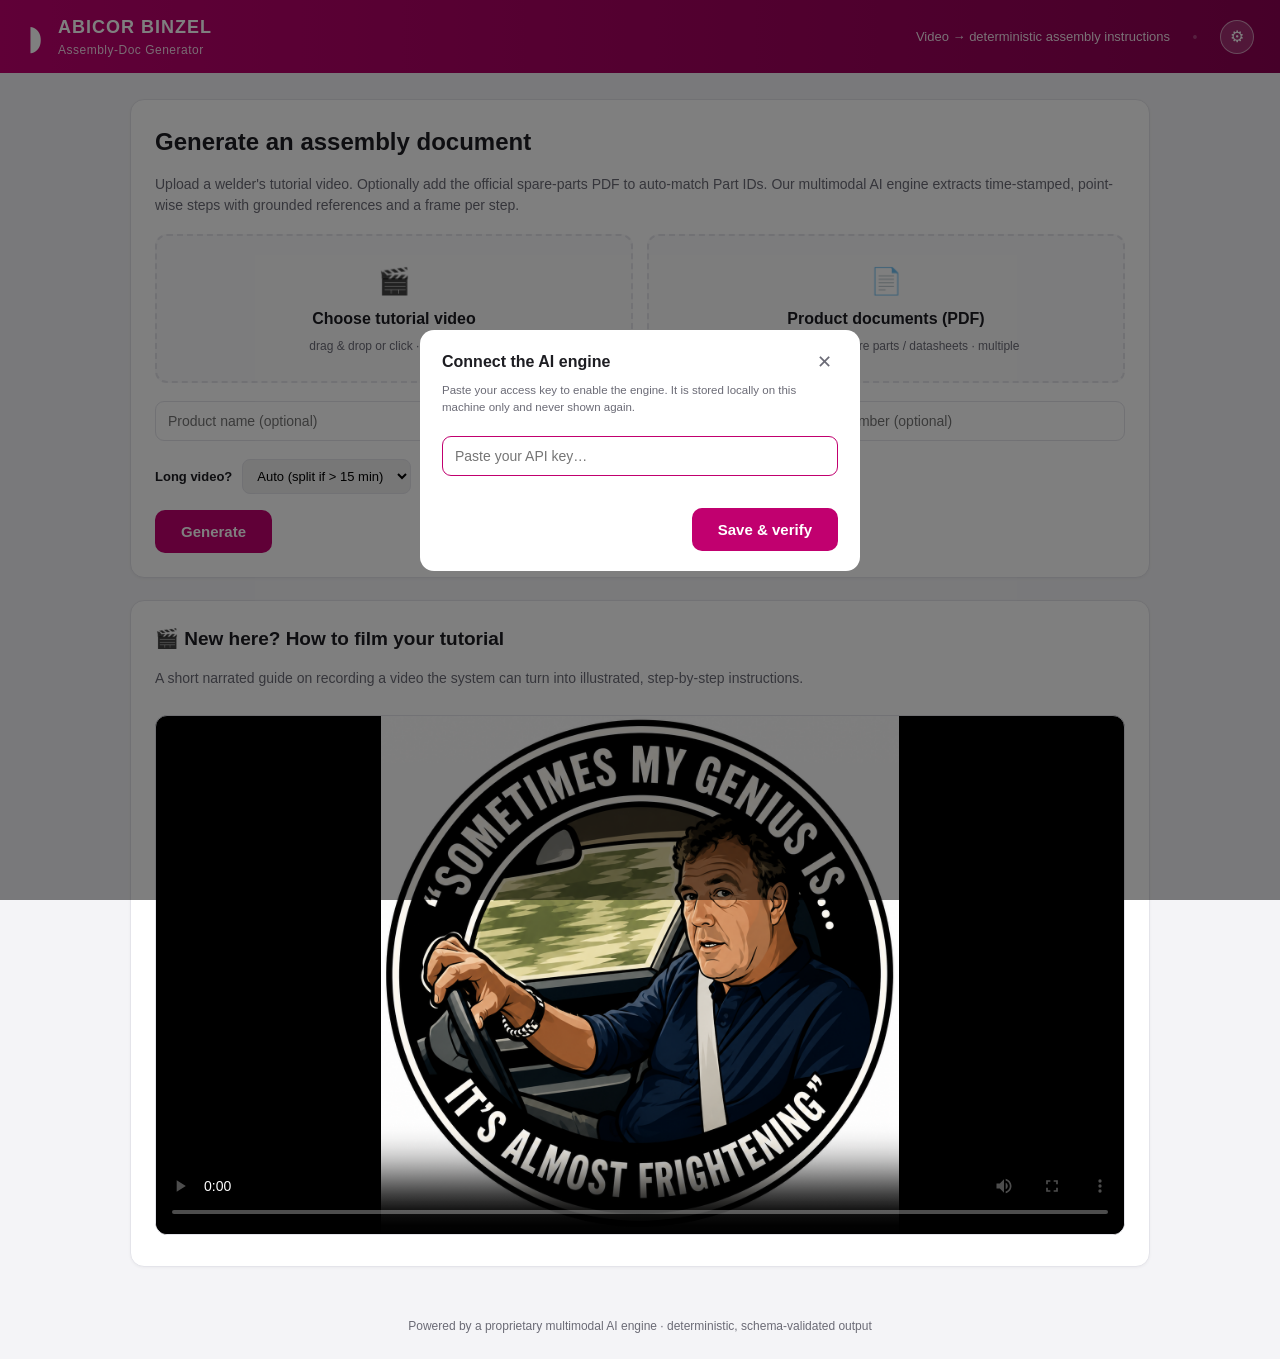
==== static/index.html @ bebce5cd "Fix part-ID defaults + no-doc hallucinations; add template-upload placeholder - default the part dro" ====
<!DOCTYPE html>
<html lang="en">
<head>
<meta charset="utf-8"/>
<meta name="viewport" content="width=device-width, initial-scale=1"/>
<title>ABICOR · Assembly-Doc Generator</title>
<link rel="icon" type="image/png" href="/static/genius.png"/>
<link rel="stylesheet" href="/static/styles.css"/>
</head>
<body>
<header class="topbar">
  <div class="brand">
    <span class="logo-mark">◗</span>
    <div>
      <div class="brand-title">ABICOR BINZEL</div>
      <div class="brand-sub">Assembly-Doc Generator</div>
    </div>
  </div>
  <div class="top-right">
    <span class="brand-note">Video&nbsp;→&nbsp;deterministic assembly instructions</span>
    <button class="fun" id="fun-btn" title="fun mode" aria-label="fun mode">•</button>
    <button class="gear" id="open-settings" title="API key">⚙</button>
  </div>
</header>

<main>
  <!-- UPLOAD -->
  <section id="upload-card" class="card">
    <h1>Generate an assembly document</h1>
    <p class="muted">Upload a welder's tutorial video. Optionally add the official
      spare-parts PDF to auto-match Part IDs. Our multimodal AI engine extracts
      time-stamped, point-wise steps with grounded references and a frame per step.</p>

    <form id="job-form">
      <div class="grid">
        <div class="drop" id="video-drop" role="button" tabindex="0">
          <input type="file" id="video" name="video" accept="video/*" hidden/>
          <span class="drop-icon">🎬</span>
          <span class="drop-main">Choose tutorial video</span>
          <span class="drop-sub" id="video-name">drag &amp; drop or click · mp4 · mov</span>
        </div>

        <div class="drop" id="pdf-drop" role="button" tabindex="0">
          <input type="file" id="parts_pdf" name="parts_pdf" accept="application/pdf" multiple hidden/>
          <span class="drop-icon">📄</span>
          <span class="drop-main">Product documents (PDF)</span>
          <span class="drop-sub" id="pdf-name">optional · BoM / spare parts / datasheets · multiple</span>
        </div>
      </div>

      <div class="fields">
        <input type="text" id="product_name"  placeholder="Product name (optional)"/>
        <input type="text" id="product_model" placeholder="Model e.g. EX-TRAFIRE 30H (optional)"/>
        <input type="text" id="product_id"    placeholder="ID-Number (optional)"/>
      </div>
      <label class="chunk-row">
        <span>Long video?</span>
        <select id="chunk_minutes">
          <option value="0">Auto (split if &gt; 15 min)</option>
          <option value="5">Split into 5-min parts</option>
          <option value="10">Split into 10-min parts</option>
          <option value="15">Split into 15-min parts</option>
        </select>
        <span class="muted">splits a 1-hour video into smaller parts for reliable parsing</span>
      </label>

      <button type="submit" id="go" class="btn-primary">Generate</button>
    </form>
  </section>

  <!-- HOW-TO GUIDE -->
  <section id="howto-card" class="card">
    <h2>🎬 New here? How to film your tutorial</h2>
    <p class="muted">A short narrated guide on recording a video the system can turn
      into illustrated, step-by-step instructions.</p>
    <video class="howto-video" src="/static/howto.mp4" controls preload="metadata"
           poster="/static/genius.png"></video>
  </section>

  <!-- PROGRESS -->
  <section id="progress-card" class="card hidden">
    <img class="loading-logo" src="/static/genius.png" alt=""
         onerror="this.style.display='none'"/>
    <h2>Processing…</h2>
    <div class="bar"><div class="bar-fill" id="bar"></div></div>
    <div class="stage" id="stage-msg">Queued…</div>
    <ul class="stage-list" id="stage-list"></ul>
  </section>

  <!-- RESULTS -->
  <section id="result" class="hidden"></section>
</main>

<footer class="foot">
  Powered by a proprietary multimodal AI engine · deterministic, schema-validated output
</footer>

<!-- settings / API key modal -->
<div class="modal hidden" id="settings">
  <div class="modal-box">
    <div class="modal-head">
      <b>Connect the AI engine</b>
      <button class="x" id="settings-close">✕</button>
    </div>
    <p class="muted small">Paste your access key to enable the engine. It is stored
      locally on this machine only and never shown again.</p>
    <input type="password" id="api-key" class="key-in" placeholder="Paste your API key…"/>
    <div id="key-status" class="key-status"></div>
    <div class="modal-foot">
      <button class="btn-primary" id="save-key">Save &amp; verify</button>
    </div>
  </div>
</div>

<!-- Word template editor -->
<div class="modal hidden" id="tmpl-modal">
  <div class="modal-box tmpl-box">
    <div class="modal-head"><b>Edit Word template</b><button class="x" id="tmpl-close">✕</button></div>
    <p class="muted small">Customise the document before export. Fields map to the
      header, title block and footer of the generated <code>.docx</code>.</p>
    <div class="tmpl-grid">
      <label>Header title<input id="t-header-title"/></label>
      <label>Document title<input id="t-doc-title"/></label>
      <label>Subtitle<input id="t-doc-sub"/></label>
      <label>MRO label<input id="t-mro"/></label>
      <label>Product name<input id="t-product"/></label>
      <label>Model<input id="t-model"/></label>
      <label>ID / Document no.<input id="t-docno"/></label>
      <label>Station title<input id="t-station"/></label>
      <label>Drawn by<input id="t-drawnby"/></label>
      <label>Date<input id="t-date"/></label>
      <label class="tmpl-wide">Header logo (optional)<input type="file" id="t-logo" accept="image/*"/></label>
      <div class="tmpl-wide tpl-row">
        <span class="tpl-label">Output template</span>
        <span class="tpl-current">ABICOR BINZEL (default)</span>
        <label class="tpl-upload">⬆ Upload .docx
          <input type="file" id="t-template" accept=".docx" hidden/></label>
      </div>
    </div>
    <div class="tmpl-toggles">
      <label><input type="checkbox" id="t-goal"/> Step goal</label>
      <label><input type="checkbox" id="t-parts"/> Part IDs</label>
      <label><input type="checkbox" id="t-narr"/> English narration</label>
      <label><input type="checkbox" id="t-biling"/> Original-language narration</label>
    </div>
    <div class="modal-foot">
      <button class="btn-ghost" id="tmpl-reset">Reset</button>
      <button class="btn-primary" id="tmpl-gen">⬇ Generate .docx</button>
    </div>
  </div>
</div>

<script src="/static/app.js"></script>
</body>
</html>
---- static/styles.css ----
:root{
  --magenta:#C1006F; --magenta-d:#8e0052; --ink:#1d1d22; --muted:#6b6b76;
  --line:#e4e4ea; --bg:#f4f4f7; --card:#ffffff; --ok:#1f9d55; --warn:#c0392b;
  --chip:#f0eef4;
}
*{box-sizing:border-box}
body{margin:0;font-family:"Segoe UI",Roboto,Helvetica,Arial,sans-serif;
  color:var(--ink);background:var(--bg);line-height:1.5}
h1{font-size:24px;margin:0 0 6px}
h2{font-size:19px;margin:0 0 14px}
.muted{color:var(--muted);font-size:14px}
.hidden{display:none!important}

/* top bar */
.topbar{display:flex;align-items:center;justify-content:space-between;
  background:linear-gradient(90deg,var(--magenta),var(--magenta-d));
  color:#fff;padding:14px 26px}
.brand{display:flex;align-items:center;gap:14px}
.logo-mark{font-size:34px;line-height:1;transform:scaleX(.8)}
.brand-title{font-weight:800;letter-spacing:1px;font-size:18px}
.brand-sub{font-size:12px;opacity:.85;letter-spacing:.5px}
.brand-note{font-size:13px;opacity:.9}
.top-right{display:flex;align-items:center;gap:14px}
.gear{background:rgba(255,255,255,.18);border:1px solid rgba(255,255,255,.5);color:#fff;
  width:34px;height:34px;border-radius:50%;cursor:pointer;font-size:16px;line-height:1}
.gear:hover{background:rgba(255,255,255,.32)}
.fun{background:transparent;border:0;color:rgba(255,255,255,.25);width:22px;height:34px;
  cursor:pointer;font-size:14px;line-height:1;padding:0;transition:.2s}
.fun:hover{color:rgba(255,255,255,.6)}
.fun.on{color:#ffe14d;text-shadow:0 0 10px #ffd000;animation:funpulse 1s infinite}
@keyframes funpulse{0%,100%{transform:scale(1)}50%{transform:scale(1.3)}}

/* modal (shared) */
.modal{position:fixed;inset:0;background:rgba(0,0,0,.5);display:flex;
  align-items:center;justify-content:center;z-index:80}
.modal-box{background:#fff;border-radius:14px;width:min(440px,92vw);padding:20px 22px}
.modal-head{display:flex;justify-content:space-between;align-items:center;margin-bottom:8px;
  font-size:16px}
.modal-head .x{border:0;background:none;font-size:18px;cursor:pointer;color:var(--muted)}
.key-in{width:100%;padding:11px 12px;border:1px solid var(--line);border-radius:9px;
  font-size:14px;margin:8px 0}
.key-in:focus{outline:none;border-color:var(--magenta)}
.key-status{font-size:12.5px;min-height:18px;margin-bottom:6px}
.key-status.ok{color:var(--ok)} .key-status.err{color:var(--warn)}
.modal-foot{display:flex;justify-content:flex-end;margin-top:6px;gap:8px}
.small{font-size:12px}

/* template editor */
.tmpl-box{width:min(620px,94vw);max-height:88vh;overflow:auto}
.tmpl-grid{display:grid;grid-template-columns:1fr 1fr;gap:10px;margin:12px 0}
.tmpl-grid label{display:flex;flex-direction:column;font-size:11.5px;color:var(--muted);gap:3px}
.tmpl-grid input{padding:7px 9px;border:1px solid var(--line);border-radius:7px;font-size:13px;color:var(--ink)}
.tmpl-grid input:focus{outline:none;border-color:var(--magenta)}
.tmpl-grid .tmpl-wide{grid-column:1 / -1}
.tmpl-toggles{display:flex;flex-wrap:wrap;gap:14px;font-size:13px;margin-bottom:6px}
.tmpl-toggles label{display:flex;align-items:center;gap:6px;cursor:pointer}
.tpl-row{display:flex;align-items:center;gap:10px;flex-direction:row !important}
.tpl-label{font-size:11.5px;color:var(--muted)}
.tpl-current{font-size:13px;font-weight:600;background:var(--chip);border-radius:7px;padding:5px 10px}
.tpl-upload{font-size:12.5px;color:var(--magenta);border:1px solid var(--magenta);border-radius:8px;
  padding:5px 12px;cursor:pointer}
.tpl-upload:hover{background:#fdf2f8}

/* highlight mode selector */
.hl-mode{display:inline-flex;border:1px solid var(--magenta);border-radius:8px;overflow:hidden;
  margin-left:auto}
.hl-mode button{border:0;background:#fff;color:var(--magenta);padding:7px 12px;font-size:12.5px;
  font-weight:600;cursor:pointer}
.hl-mode button.active{background:var(--magenta);color:#fff}
.hl-mode button:disabled{opacity:.4;cursor:not-allowed}
.mode-row{display:flex;align-items:center;gap:8px;margin:6px 0 2px}
.mode-row .lbl{font-size:12px;color:var(--muted)}

main{max-width:1060px;margin:26px auto;padding:0 20px;
  display:flex;flex-direction:column;gap:22px}
.card{background:var(--card);border:1px solid var(--line);border-radius:14px;
  padding:24px;box-shadow:0 1px 3px rgba(0,0,0,.04)}

/* upload */
.grid{display:grid;grid-template-columns:1fr 1fr;gap:14px;margin:18px 0}
.drop{display:flex;flex-direction:column;align-items:center;justify-content:center;
  gap:6px;border:2px dashed var(--line);border-radius:12px;padding:26px;
  cursor:pointer;transition:.15s;text-align:center;background:#fafafb}
.drop:hover{border-color:var(--magenta);background:#fdf7fb}
.drop.set{border-color:var(--magenta);border-style:solid;background:#fdf2f8}
.drop.drag{border-color:var(--magenta);background:#fbe6f2;transform:scale(1.01)}
.drop.missing{border-color:var(--warn);background:#fdeeec;animation:shake .35s}
@keyframes shake{0%,100%{transform:translateX(0)}25%{transform:translateX(-5px)}75%{transform:translateX(5px)}}
.drop-icon{font-size:26px}
.drop-main{font-weight:600}
.drop-sub{font-size:12px;color:var(--muted);word-break:break-all}
.fields{display:grid;grid-template-columns:1fr 1fr 1fr;gap:10px;margin-bottom:18px}
.fields input{padding:11px 12px;border:1px solid var(--line);border-radius:9px;font-size:14px}
.fields input:focus{outline:none;border-color:var(--magenta)}
.chunk-row{display:flex;align-items:center;gap:10px;margin-bottom:16px;font-size:13px;flex-wrap:wrap}
.chunk-row>span:first-child{font-weight:600}
.chunk-row select{padding:8px 10px;border:1px solid var(--line);border-radius:8px;font-size:13px}
.chunk-row select:focus{outline:none;border-color:var(--magenta)}

.howto-video{width:100%;border-radius:12px;border:1px solid var(--line);margin-top:12px;
  background:#000;max-height:520px}

.btn-primary{background:var(--magenta);color:#fff;border:0;border-radius:10px;
  padding:13px 26px;font-size:15px;font-weight:700;cursor:pointer;transition:.15s}
.btn-primary:hover{background:var(--magenta-d)}
.btn-primary:disabled{opacity:.5;cursor:not-allowed}

/* progress */
#progress-card{text-align:center}
.loading-logo{width:200px;height:200px;border-radius:50%;display:block;margin:6px auto 16px;
  box-shadow:0 8px 30px rgba(0,0,0,.18);animation:logospin 3.2s linear infinite}
@keyframes logospin{to{transform:rotate(360deg)}}
#progress-card h2{text-align:center}
#progress-card .stage-list{display:inline-block;text-align:left}
.bar{height:10px;background:var(--chip);border-radius:6px;overflow:hidden}
.bar-fill{height:100%;width:0;background:linear-gradient(90deg,var(--magenta),#ff4fb0);
  transition:width .4s}
.stage{margin-top:12px;font-weight:600}
.stage-list{margin:10px 0 0;padding-left:18px;color:var(--muted);font-size:13px}

/* result header */
.doc-head{background:var(--card);border:1px solid var(--line);border-radius:14px;
  padding:22px 24px;border-left:6px solid var(--magenta)}
.doc-head h1{font-size:22px}
.doc-meta{display:flex;flex-wrap:wrap;gap:8px;margin:10px 0}
.meta-chip{background:var(--chip);border-radius:20px;padding:4px 12px;font-size:12px;
  color:var(--ink)}
.meta-chip b{color:var(--magenta)}
.doc-actions{margin-top:14px;display:flex;gap:10px}
.btn-ghost{background:#fff;border:1px solid var(--magenta);color:var(--magenta);
  border-radius:9px;padding:9px 16px;font-weight:600;cursor:pointer;font-size:14px}
.btn-ghost:hover{background:#fdf2f8}

/* refine & rerun panel */
.refine{margin-top:14px;background:#faf7fb;border:1px solid var(--line);border-radius:12px;padding:14px}
.refine-title{font-size:13px;font-weight:600;color:var(--ink);margin-bottom:10px}
.refine-presets{display:flex;flex-wrap:wrap;gap:7px;margin-bottom:10px}
.refine-presets button{background:#fff;border:1px solid var(--magenta);color:var(--magenta);
  border-radius:20px;padding:5px 12px;font-size:12.5px;cursor:pointer;transition:.12s}
.refine-presets button:hover{background:var(--magenta);color:#fff}
.refine textarea{width:100%;min-height:64px;border:1px solid var(--line);border-radius:9px;
  padding:10px 12px;font-size:13.5px;font-family:inherit;resize:vertical;margin-bottom:10px}
.refine textarea:focus{outline:none;border-color:var(--magenta)}

.station-title{margin:24px 4px 12px;font-size:17px;font-weight:800;color:var(--magenta-d)}

/* step card */
.step{display:grid;grid-template-columns:300px 1fr;gap:20px;background:var(--card);
  border:1px solid var(--line);border-radius:14px;padding:18px;margin-bottom:16px}
.step-img{width:100%;border-radius:10px;border:1px solid var(--line);background:#000;
  aspect-ratio:16/9;object-fit:cover}
.step-cap{font-size:11px;color:var(--muted);text-align:center;margin-top:5px}
.step-num{display:inline-flex;align-items:center;justify-content:center;
  width:30px;height:30px;border-radius:50%;background:var(--magenta);color:#fff;
  font-weight:800;font-size:14px;margin-right:10px}
.step-title{font-size:17px;font-weight:700;display:flex;align-items:center}
.ts{margin-left:auto;font-size:12px;color:var(--muted);background:var(--chip);
  padding:3px 10px;border-radius:20px}
.goal{color:var(--muted);font-size:13px;margin:6px 0 12px}

.points{list-style:none;margin:0 0 12px;padding:0;counter-reset:p}
.points li{display:flex;gap:10px;align-items:flex-start;padding:6px 0;
  border-bottom:1px dashed var(--line)}
.points li:last-child{border-bottom:0}
.pt-n{counter-increment:p;min-width:22px;height:22px;border-radius:6px;
  background:var(--chip);color:var(--ink);font-weight:700;font-size:12px;
  display:flex;align-items:center;justify-content:center}
.pt-n::before{content:counter(p)}
.act{font-size:10px;font-weight:700;text-transform:uppercase;letter-spacing:.4px;
  padding:2px 7px;border-radius:5px;color:#fff;white-space:nowrap;margin-top:1px}
.act.pick_up,.act.position,.act.align,.act.route{background:#3478c2}
.act.connect,.act.insert{background:#7b59c0}
.act.screw,.act.tighten,.act.press{background:#c1006f}
.act.remove{background:#b0455a}
.act.verify{background:#1f9d55}
.act.other{background:#7a7a85}
.pt-text{flex:1}

.block-label{font-size:11px;font-weight:700;text-transform:uppercase;
  letter-spacing:.5px;color:var(--muted);margin:10px 0 5px}
.hint-sm{font-weight:500;text-transform:none;letter-spacing:0;color:var(--magenta)}

/* per-component Part-ID picker */
.comp-row{display:flex;align-items:center;gap:8px;margin:5px 0;flex-wrap:wrap}
.comp-name{font-size:13px;font-weight:600;min-width:120px;flex:0 0 auto}
.part-pick{flex:1;min-width:200px;max-width:430px;padding:6px 8px;border:1px solid var(--line);
  border-radius:8px;font-size:12.5px;background:#fff;cursor:pointer}
.part-pick:focus{outline:none;border-color:var(--magenta)}
.part-custom{padding:6px 9px;border:1px solid var(--magenta);border-radius:8px;font-size:12.5px;
  width:150px}
.part-custom:focus{outline:none}
.part-pick.saved,.part-custom.saved{border-color:var(--ok);box-shadow:0 0 0 2px rgba(31,157,85,.25)}
.saved-tag{font-size:10px;color:var(--ok);font-weight:700;background:#eafaf0;border-radius:10px;
  padding:1px 6px;margin-left:6px}
.chips{display:flex;flex-wrap:wrap;gap:7px}
.chip{background:var(--chip);border-radius:7px;padding:5px 10px;font-size:12.5px}
.chip .pid{color:var(--magenta);font-weight:700;margin-left:6px}
.conf{font-size:10px;color:#fff;border-radius:10px;padding:1px 7px;margin-left:6px}
.conf.hi{background:var(--ok)} .conf.lo{background:#caa53a}
.deictic{font-size:12.5px;color:var(--muted);margin:3px 0}
.deictic b{color:var(--ink)}
.tip,.warn{font-size:12.5px;border-radius:8px;padding:7px 11px;margin-top:7px}
.tip{background:#eafaf0;border-left:3px solid var(--ok)}
.warn{background:#fdeeec;border-left:3px solid var(--warn)}
details.narr{margin-top:10px}
details.narr summary{cursor:pointer;font-size:12px;color:var(--magenta);font-weight:600}
.narr-body{font-size:12.5px;margin-top:6px;color:var(--ink)}
.narr-body .orig{color:var(--muted);font-style:italic}

/* per-step media (video snippet / frame / highlight) */
.media-col{display:flex;flex-direction:column;gap:8px}
.media{position:relative;width:100%;aspect-ratio:16/9;border-radius:10px;overflow:hidden;
  border:1px solid var(--line);background:#000;cursor:zoom-in}
.media .snip,.media .still{position:absolute;inset:0;width:100%;height:100%;object-fit:cover}
.media-badge{position:absolute;left:0;bottom:0;background:rgba(0,0,0,.62);color:#fff;
  font-size:11px;padding:4px 9px;border-radius:0 8px 0 8px;max-width:100%}
.media-ctrl{display:flex;gap:6px}
.media-ctrl select{flex:1;min-width:0;padding:6px 6px;border:1px solid var(--line);
  border-radius:8px;font-size:11.5px;background:#fff;cursor:pointer}
.media-ctrl select:focus{outline:none;border-color:var(--magenta)}

/* lightbox */
.lightbox{position:fixed;inset:0;background:rgba(0,0,0,.85);display:none;z-index:90;
  align-items:center;justify-content:center}
.lightbox.show{display:flex}
.lightbox .lb-body img,.lightbox .lb-body video{max-width:92vw;max-height:88vh;border-radius:10px}
.lightbox .lb-close{position:absolute;top:18px;right:24px;background:rgba(255,255,255,.15);
  border:1px solid #fff;color:#fff;width:40px;height:40px;border-radius:50%;font-size:18px;cursor:pointer}

/* inline edit mode */
#result.editing .step-title-text,#result.editing .pt-text{background:#fffbe6;
  outline:1px dashed var(--magenta);border-radius:4px;padding:1px 4px}
#toggle-edit.active{background:var(--magenta-d)}

.onto-card{background:var(--card);border:1px solid var(--line);border-radius:14px;
  padding:18px;text-align:center}
.onto-meta{display:flex;flex-wrap:wrap;gap:8px;justify-content:center;margin-bottom:12px}
.onto-img{max-width:100%;border:1px solid var(--line);border-radius:10px;cursor:zoom-in;
  background:#fff}
.small{font-size:11.5px;margin-top:8px}

.foot{text-align:center;color:var(--muted);font-size:12px;padding:24px}
.err{background:#fdeeec;border:1px solid var(--warn);color:#7a1d12;
  border-radius:12px;padding:18px}
@media(max-width:720px){.step{grid-template-columns:1fr}.grid,.fields{grid-template-columns:1fr}}
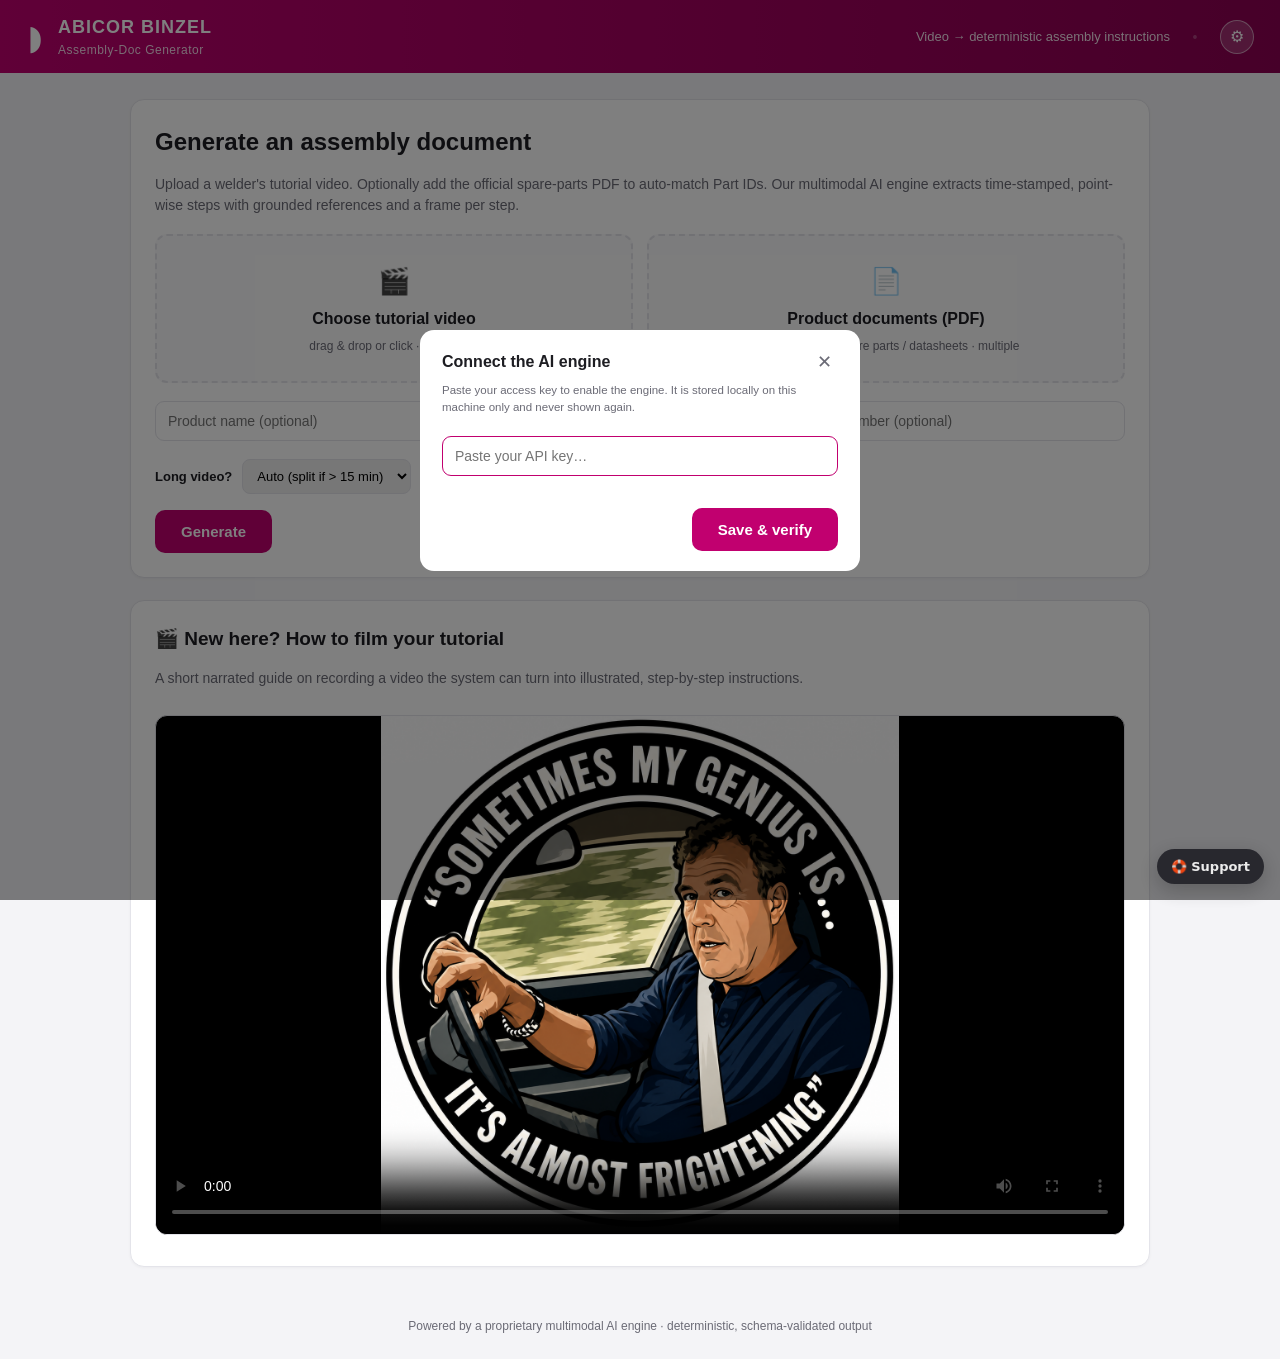
==== commit 983a298c: "Revocable key-vault + support bot, print-ready labels, hardened surface - keyvault/: handshake-token" ====
--- a/static/index.html
+++ b/static/index.html
@@ -73,8 +73,10 @@
     <h2>🎬 New here? How to film your tutorial</h2>
     <p class="muted">A short narrated guide on recording a video the system can turn
       into illustrated, step-by-step instructions.</p>
-    <video class="howto-video" src="/static/howto.mp4" controls preload="metadata"
-           poster="/static/genius.png"></video>
+    <div id="howto-media">
+      <video class="howto-video" src="/static/howto.mp4" controls preload="metadata"
+             poster="/static/genius.png"></video>
+    </div>
   </section>
 
   <!-- PROGRESS -->
@@ -99,10 +101,10 @@
 <div class="modal hidden" id="settings">
   <div class="modal-box">
     <div class="modal-head">
-      <b>Connect the AI engine</b>
+      <b id="settings-title">Connect the AI engine</b>
       <button class="x" id="settings-close">✕</button>
     </div>
-    <p class="muted small">Paste your access key to enable the engine. It is stored
+    <p class="muted small" id="settings-help">Paste your access key to enable the engine. It is stored
       locally on this machine only and never shown again.</p>
     <input type="password" id="api-key" class="key-in" placeholder="Paste your API key…"/>
     <div id="key-status" class="key-status"></div>
@@ -151,5 +153,6 @@
 </div>
 
 <script src="/static/app.js"></script>
+<script src="/static/report.js"></script>
 </body>
 </html>
--- a/static/styles.css
+++ b/static/styles.css
@@ -29,6 +29,29 @@
 .fun:hover{color:rgba(255,255,255,.6)}
 .fun.on{color:#ffe14d;text-shadow:0 0 10px #ffd000;animation:funpulse 1s infinite}
 @keyframes funpulse{0%,100%{transform:scale(1)}50%{transform:scale(1.3)}}
+
+/* ===== FUN MODE: confetti + full party/dark theme (toggled by the subtle • dot) ===== */
+.confetti{position:fixed;top:-24px;z-index:300;border-radius:2px;pointer-events:none;
+  animation:confettifall 3.4s linear forwards}
+@keyframes confettifall{0%{opacity:1}to{transform:translateY(112vh) rotate(760deg);opacity:.25}}
+
+body.fun-mode{--bg:#08060f;--ink:#f1f1f8;--muted:#9aa0bd;--line:#23263a;--card:#11131f;--chip:#1b2034;
+  background:radial-gradient(1100px 560px at 80% -10%, #06223a, #08060f 55%),
+             radial-gradient(900px 500px at 10% 0%, #1a0738, #08060f 60%)}
+body.fun-mode .topbar{background:linear-gradient(90deg,#ff2db8,#7a00ff,#00e0c0,#ffd000,#ff2db8);
+  background-size:300% 100%;animation:funhue 5s linear infinite}
+@keyframes funhue{to{background-position:300% 0}}
+body.fun-mode h1,body.fun-mode h2,body.fun-mode .brand-title,body.fun-mode .station-title{
+  text-shadow:0 0 16px rgba(255,45,184,.55)}
+body.fun-mode .card,body.fun-mode .doc-head,body.fun-mode .step,body.fun-mode .onto-card,
+body.fun-mode .ed-doc{background:var(--card);border-color:#2a2e48;
+  box-shadow:0 0 0 1px rgba(0,224,192,.08),0 10px 40px rgba(122,0,255,.16)}
+body.fun-mode .btn-primary{background:linear-gradient(90deg,#ff2db8,#00e0c0)}
+body.fun-mode .btn-ghost{border-color:#ff2db8;color:#ff7ad1;background:#15101f}
+body.fun-mode .meta-chip,body.fun-mode .chip{background:#241d3a;color:#f3f1fa}
+body.fun-mode input,body.fun-mode select,body.fun-mode textarea{background:#1a1430;color:#f3f1fa;border-color:#3a3258}
+body.fun-mode .drop{background:#160f28;border-color:#3a3258}
+body.fun-mode .muted,body.fun-mode .foot{color:#a7a3c4}
 
 /* modal (shared) */
 .modal{position:fixed;inset:0;background:rgba(0,0,0,.5);display:flex;
@@ -175,6 +198,13 @@
 .act.verify{background:#1f9d55}
 .act.other{background:#7a7a85}
 .pt-text{flex:1}
+.pt-shot{width:66px;height:38px;object-fit:cover;border-radius:6px;border:1px solid var(--line);
+  cursor:zoom-in;flex:0 0 auto;margin-left:8px;background:#000}
+.pt-shot:hover{border-color:var(--magenta)}
+.nlang{display:inline-block;font-size:10px;font-weight:700;text-transform:uppercase;letter-spacing:.4px;
+  color:#fff;background:var(--magenta);border-radius:5px;padding:1px 6px;margin-right:6px;vertical-align:1px}
+.narr-body .orig{color:var(--ink);font-style:normal;margin-bottom:5px}
+.narr-body .nen{color:var(--muted)}
 
 .block-label{font-size:11px;font-weight:700;text-transform:uppercase;
   letter-spacing:.5px;color:var(--muted);margin:10px 0 5px}
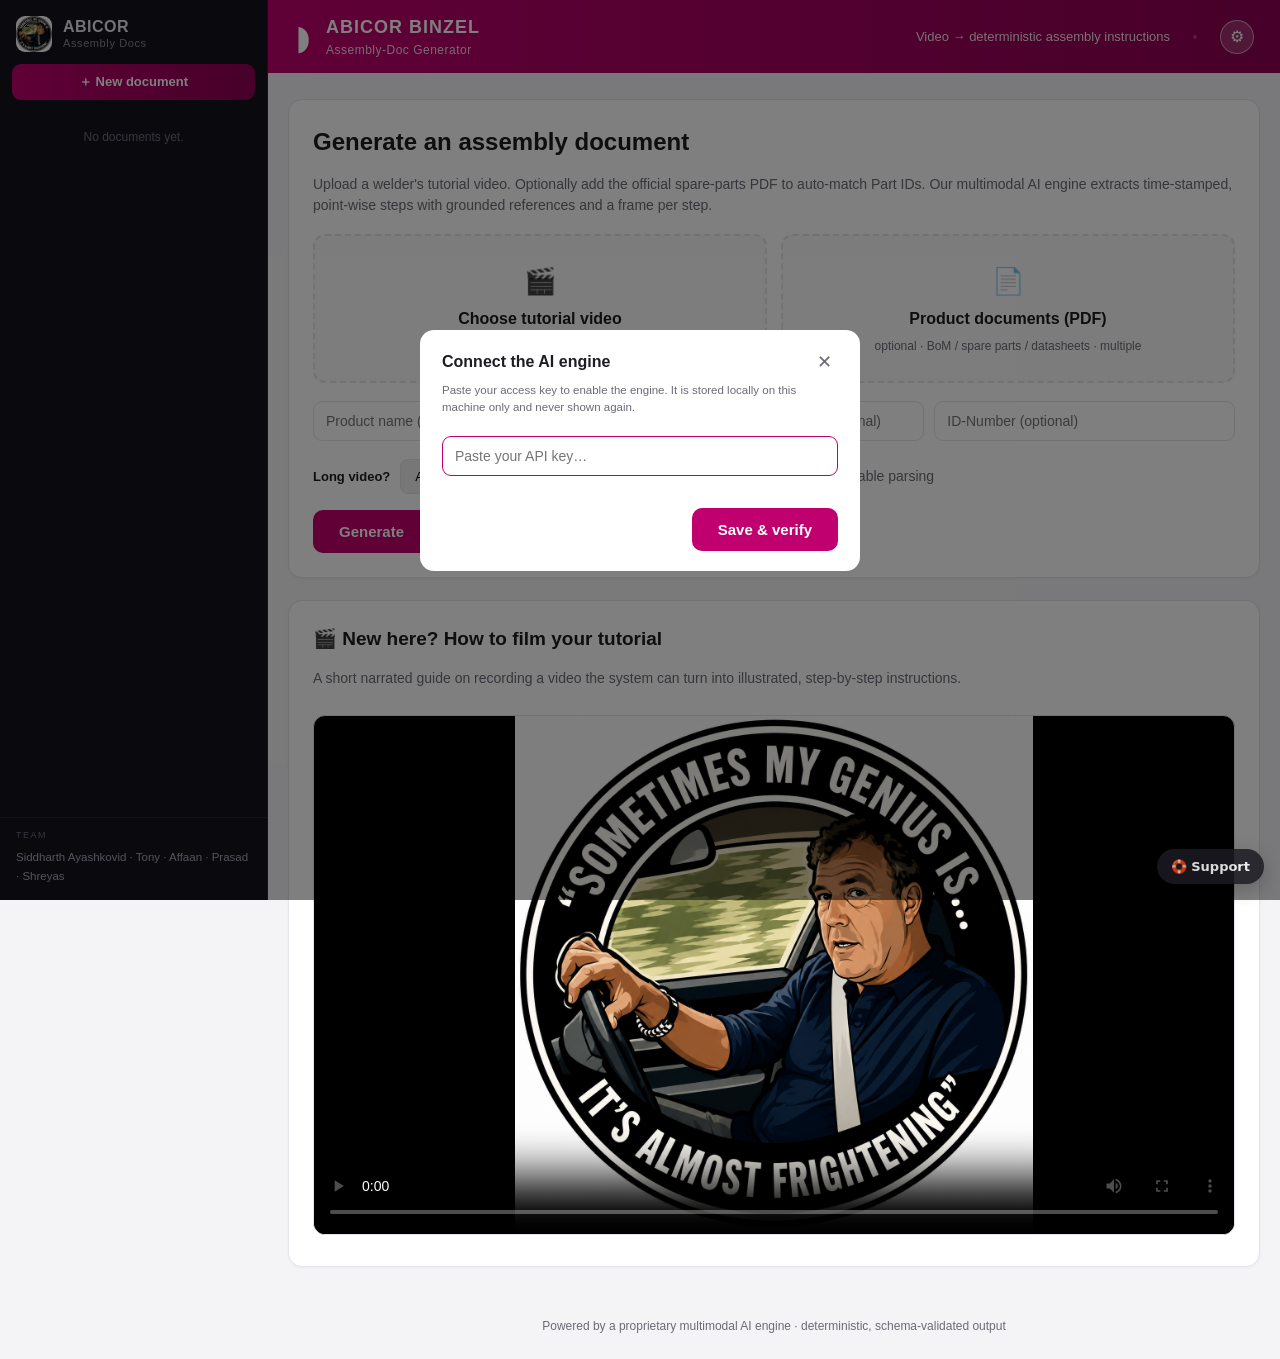
==== commit e9300d3f: "Add session sidebar: logo, all past/active/archived documents, click-to-reopen, archive, team footer" ====
--- a/static/index.html
+++ b/static/index.html
@@ -8,6 +8,19 @@
 <link rel="stylesheet" href="/static/styles.css"/>
 </head>
 <body>
+<aside id="sidebar">
+  <div class="sb-top">
+    <img class="sb-logo" src="/static/genius.png" alt="logo" onerror="this.style.display='none'"/>
+    <div class="sb-title">ABICOR<span>Assembly Docs</span></div>
+  </div>
+  <button id="sb-new" class="sb-new" title="Start a new document">＋ New document</button>
+  <div class="sb-list" id="session-list"><div class="sb-empty">No documents yet.</div></div>
+  <div class="sb-team">
+    <div class="sb-team-cap">Team</div>
+    <div class="sb-team-names">Siddharth Ayashkovid · Tony · Affaan · Prasad · Shreyas</div>
+  </div>
+</aside>
+
 <header class="topbar">
   <div class="brand">
     <span class="logo-mark">◗</span>
--- a/static/styles.css
+++ b/static/styles.css
@@ -29,6 +29,41 @@
 .fun:hover{color:rgba(255,255,255,.6)}
 .fun.on{color:#ffe14d;text-shadow:0 0 10px #ffd000;animation:funpulse 1s infinite}
 @keyframes funpulse{0%,100%{transform:scale(1)}50%{transform:scale(1.3)}}
+
+/* ===== session sidebar (logo · sessions · team) ===== */
+body{padding-left:268px}
+#sidebar{position:fixed;left:0;top:0;bottom:0;width:268px;z-index:50;
+  background:#15131c;color:#e8e8f0;display:flex;flex-direction:column;border-right:1px solid #26242f}
+.sb-top{display:flex;align-items:center;gap:11px;padding:16px 16px 10px}
+.sb-logo{width:36px;height:36px;border-radius:9px;object-fit:cover}
+.sb-title{font-weight:800;letter-spacing:.5px;line-height:1.15;font-size:16px}
+.sb-title span{display:block;font-weight:500;font-size:11px;opacity:.55;letter-spacing:.6px}
+.sb-new{margin:2px 12px 8px;padding:9px;border:0;border-radius:9px;cursor:pointer;
+  background:linear-gradient(90deg,#C1006F,#8e0052);color:#fff;font-weight:600;font-size:13px}
+.sb-new:hover{filter:brightness(1.12)}
+.sb-list{flex:1;overflow-y:auto;padding:4px 10px}
+.sb-empty{color:#6f6c80;font-size:12px;padding:16px 8px;text-align:center}
+.sb-sec{color:#7c7990;font-size:10px;text-transform:uppercase;letter-spacing:1px;margin:12px 6px 4px}
+.sb-card{display:flex;gap:9px;align-items:center;padding:7px;border-radius:9px;cursor:pointer;
+  margin-bottom:4px;border:1px solid transparent}
+.sb-card:hover{background:#211e2b}
+.sb-card.active{background:#241b2f;border-color:#C1006F}
+.sb-thumb{width:44px;height:33px;border-radius:5px;object-fit:cover;background:#2a2735;flex:0 0 auto}
+.sb-meta{flex:1;min-width:0}
+.sb-name{font-size:12.5px;font-weight:600;white-space:nowrap;overflow:hidden;text-overflow:ellipsis}
+.sb-sub{font-size:10.5px;color:#8a87a0;white-space:nowrap;overflow:hidden;text-overflow:ellipsis}
+.sb-badge{font-size:9px;padding:1px 7px;border-radius:20px;font-weight:700;flex:0 0 auto}
+.sb-badge.done{background:#163d2a;color:#46d18a}
+.sb-badge.run{background:#3d3416;color:#e0b84a}
+.sb-badge.err{background:#3d1620;color:#e0566f}
+.sb-arch-btn{background:transparent;border:0;color:#6f6c80;cursor:pointer;font-size:13px;opacity:0;flex:0 0 auto}
+.sb-card:hover .sb-arch-btn{opacity:.8}
+.sb-arch-btn:hover{color:#fff}
+.sb-team{border-top:1px solid #26242f;padding:11px 16px 13px}
+.sb-team-cap{font-size:9px;text-transform:uppercase;letter-spacing:1.5px;color:#6f6c80;margin-bottom:5px}
+.sb-team-names{font-size:11.5px;color:#aaa7be;line-height:1.7}
+body.fun-mode #sidebar{border-right-color:#ff2db8;background:#0c0a16}
+@media(max-width:820px){body{padding-left:0}#sidebar{display:none}}
 
 /* ===== FUN MODE: confetti + full party/dark theme (toggled by the subtle • dot) ===== */
 .confetti{position:fixed;top:-24px;z-index:300;border-radius:2px;pointer-events:none;
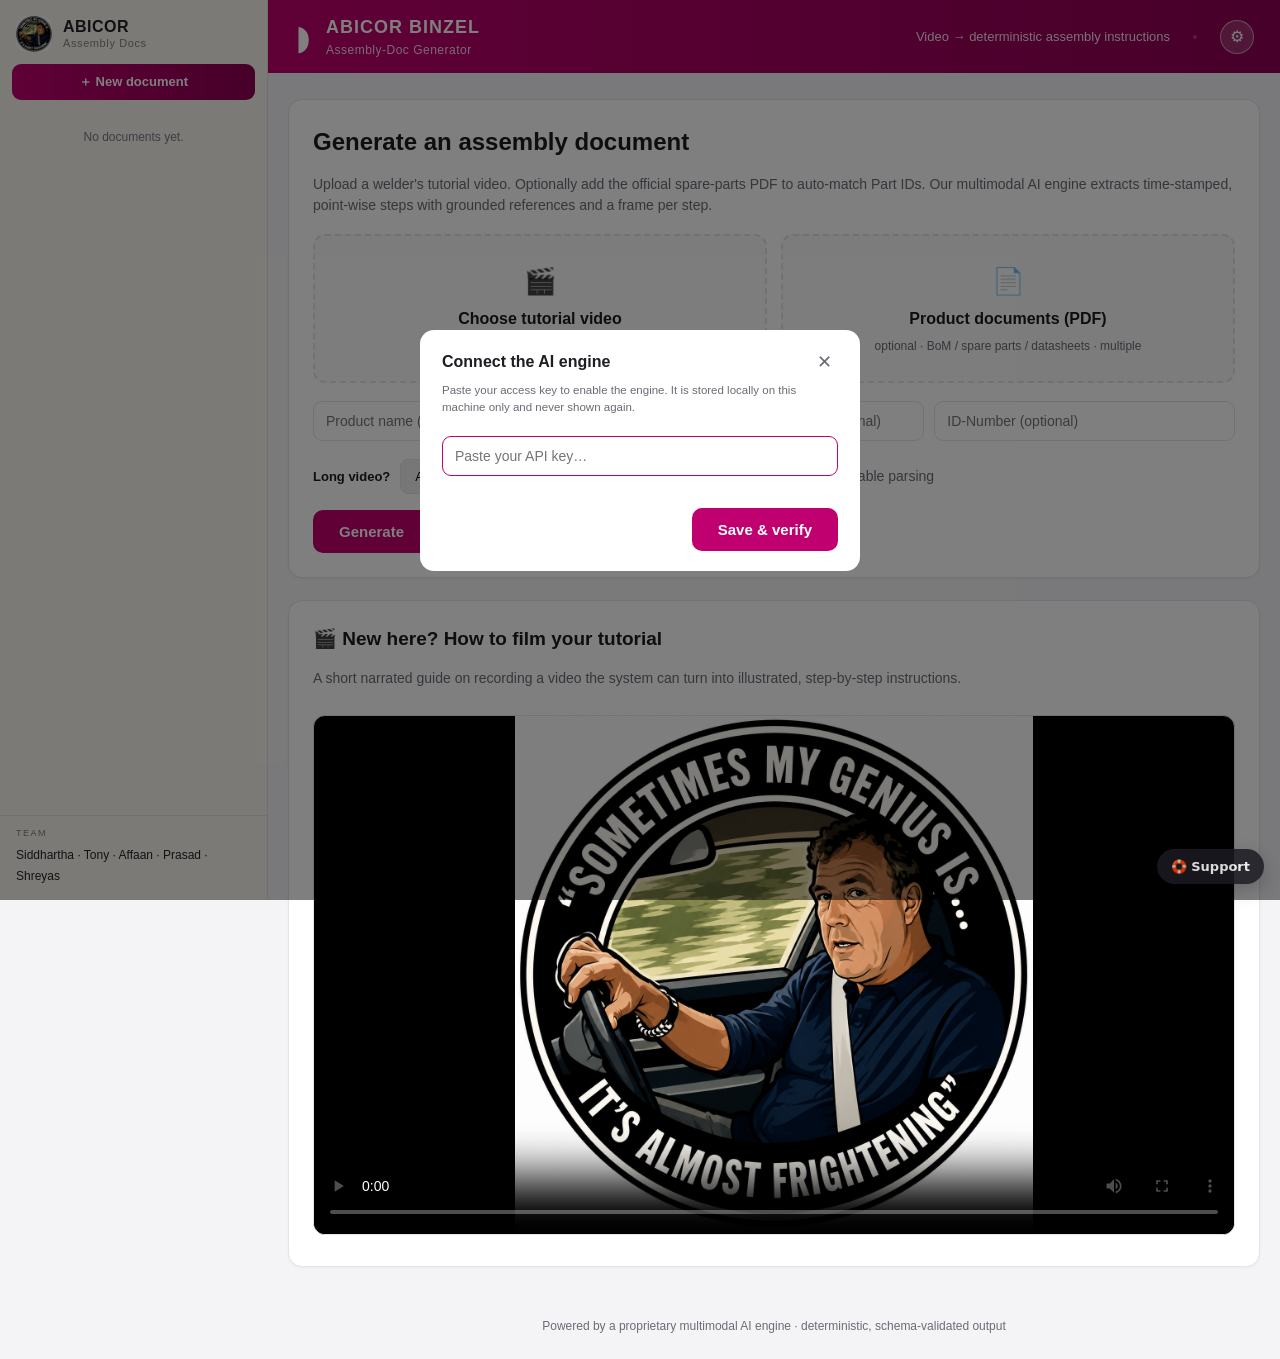
==== commit 5901852a: "Sidebar: light wheatish theme (vars, dark in fun mode); name -> Siddhartha; visible team names Co-Au" ====
--- a/static/index.html
+++ b/static/index.html
@@ -17,7 +17,7 @@
   <div class="sb-list" id="session-list"><div class="sb-empty">No documents yet.</div></div>
   <div class="sb-team">
     <div class="sb-team-cap">Team</div>
-    <div class="sb-team-names">Siddharth Ayashkovid · Tony · Affaan · Prasad · Shreyas</div>
+    <div class="sb-team-names">Siddhartha · Tony · Affaan · Prasad · Shreyas</div>
   </div>
 </aside>
 
--- a/static/styles.css
+++ b/static/styles.css
@@ -33,7 +33,10 @@
 /* ===== session sidebar (logo · sessions · team) ===== */
 body{padding-left:268px}
 #sidebar{position:fixed;left:0;top:0;bottom:0;width:268px;z-index:50;
-  background:#15131c;color:#e8e8f0;display:flex;flex-direction:column;border-right:1px solid #26242f}
+  --sb-bg:#faf6ee;--sb-ink:#22222a;--sb-sub:#7a7787;--sb-line:#e7e2d8;
+  --sb-hover:#efe9dd;--sb-active:#f6e7f0;--sb-thumb:#e9e3d6;
+  background:var(--sb-bg);color:var(--sb-ink);display:flex;flex-direction:column;
+  border-right:1px solid var(--sb-line)}
 .sb-top{display:flex;align-items:center;gap:11px;padding:16px 16px 10px}
 .sb-logo{width:36px;height:36px;border-radius:9px;object-fit:cover}
 .sb-title{font-weight:800;letter-spacing:.5px;line-height:1.15;font-size:16px}
@@ -42,27 +45,28 @@
   background:linear-gradient(90deg,#C1006F,#8e0052);color:#fff;font-weight:600;font-size:13px}
 .sb-new:hover{filter:brightness(1.12)}
 .sb-list{flex:1;overflow-y:auto;padding:4px 10px}
-.sb-empty{color:#6f6c80;font-size:12px;padding:16px 8px;text-align:center}
-.sb-sec{color:#7c7990;font-size:10px;text-transform:uppercase;letter-spacing:1px;margin:12px 6px 4px}
+.sb-empty{color:var(--sb-sub);font-size:12px;padding:16px 8px;text-align:center}
+.sb-sec{color:var(--sb-sub);font-size:10px;text-transform:uppercase;letter-spacing:1px;margin:12px 6px 4px}
 .sb-card{display:flex;gap:9px;align-items:center;padding:7px;border-radius:9px;cursor:pointer;
   margin-bottom:4px;border:1px solid transparent}
-.sb-card:hover{background:#211e2b}
-.sb-card.active{background:#241b2f;border-color:#C1006F}
-.sb-thumb{width:44px;height:33px;border-radius:5px;object-fit:cover;background:#2a2735;flex:0 0 auto}
+.sb-card:hover{background:var(--sb-hover)}
+.sb-card.active{background:var(--sb-active);border-color:#C1006F}
+.sb-thumb{width:44px;height:33px;border-radius:5px;object-fit:cover;background:var(--sb-thumb);flex:0 0 auto}
 .sb-meta{flex:1;min-width:0}
 .sb-name{font-size:12.5px;font-weight:600;white-space:nowrap;overflow:hidden;text-overflow:ellipsis}
-.sb-sub{font-size:10.5px;color:#8a87a0;white-space:nowrap;overflow:hidden;text-overflow:ellipsis}
+.sb-sub{font-size:10.5px;color:var(--sb-sub);white-space:nowrap;overflow:hidden;text-overflow:ellipsis}
 .sb-badge{font-size:9px;padding:1px 7px;border-radius:20px;font-weight:700;flex:0 0 auto}
-.sb-badge.done{background:#163d2a;color:#46d18a}
-.sb-badge.run{background:#3d3416;color:#e0b84a}
-.sb-badge.err{background:#3d1620;color:#e0566f}
-.sb-arch-btn{background:transparent;border:0;color:#6f6c80;cursor:pointer;font-size:13px;opacity:0;flex:0 0 auto}
-.sb-card:hover .sb-arch-btn{opacity:.8}
-.sb-arch-btn:hover{color:#fff}
-.sb-team{border-top:1px solid #26242f;padding:11px 16px 13px}
-.sb-team-cap{font-size:9px;text-transform:uppercase;letter-spacing:1.5px;color:#6f6c80;margin-bottom:5px}
-.sb-team-names{font-size:11.5px;color:#aaa7be;line-height:1.7}
-body.fun-mode #sidebar{border-right-color:#ff2db8;background:#0c0a16}
+.sb-badge.done{background:#e2f3ea;color:#1f9d55}
+.sb-badge.run{background:#f6edcf;color:#9a7b12}
+.sb-badge.err{background:#f7e0e4;color:#c0392b}
+.sb-arch-btn{background:transparent;border:0;color:var(--sb-sub);cursor:pointer;font-size:13px;opacity:0;flex:0 0 auto}
+.sb-card:hover .sb-arch-btn{opacity:.85}
+.sb-arch-btn:hover{color:var(--sb-ink)}
+.sb-team{border-top:1px solid var(--sb-line);padding:11px 16px 13px}
+.sb-team-cap{font-size:9px;text-transform:uppercase;letter-spacing:1.5px;color:var(--sb-sub);margin-bottom:5px}
+.sb-team-names{font-size:12px;color:var(--sb-ink);font-weight:500;line-height:1.75}
+body.fun-mode #sidebar{--sb-bg:#0c0a16;--sb-ink:#f1f1f8;--sb-sub:#9aa0bd;--sb-line:#2a2740;
+  --sb-hover:#1c1830;--sb-active:#241b2f;--sb-thumb:#2a2735;border-right-color:#ff2db8}
 @media(max-width:820px){body{padding-left:0}#sidebar{display:none}}
 
 /* ===== FUN MODE: confetti + full party/dark theme (toggled by the subtle • dot) ===== */
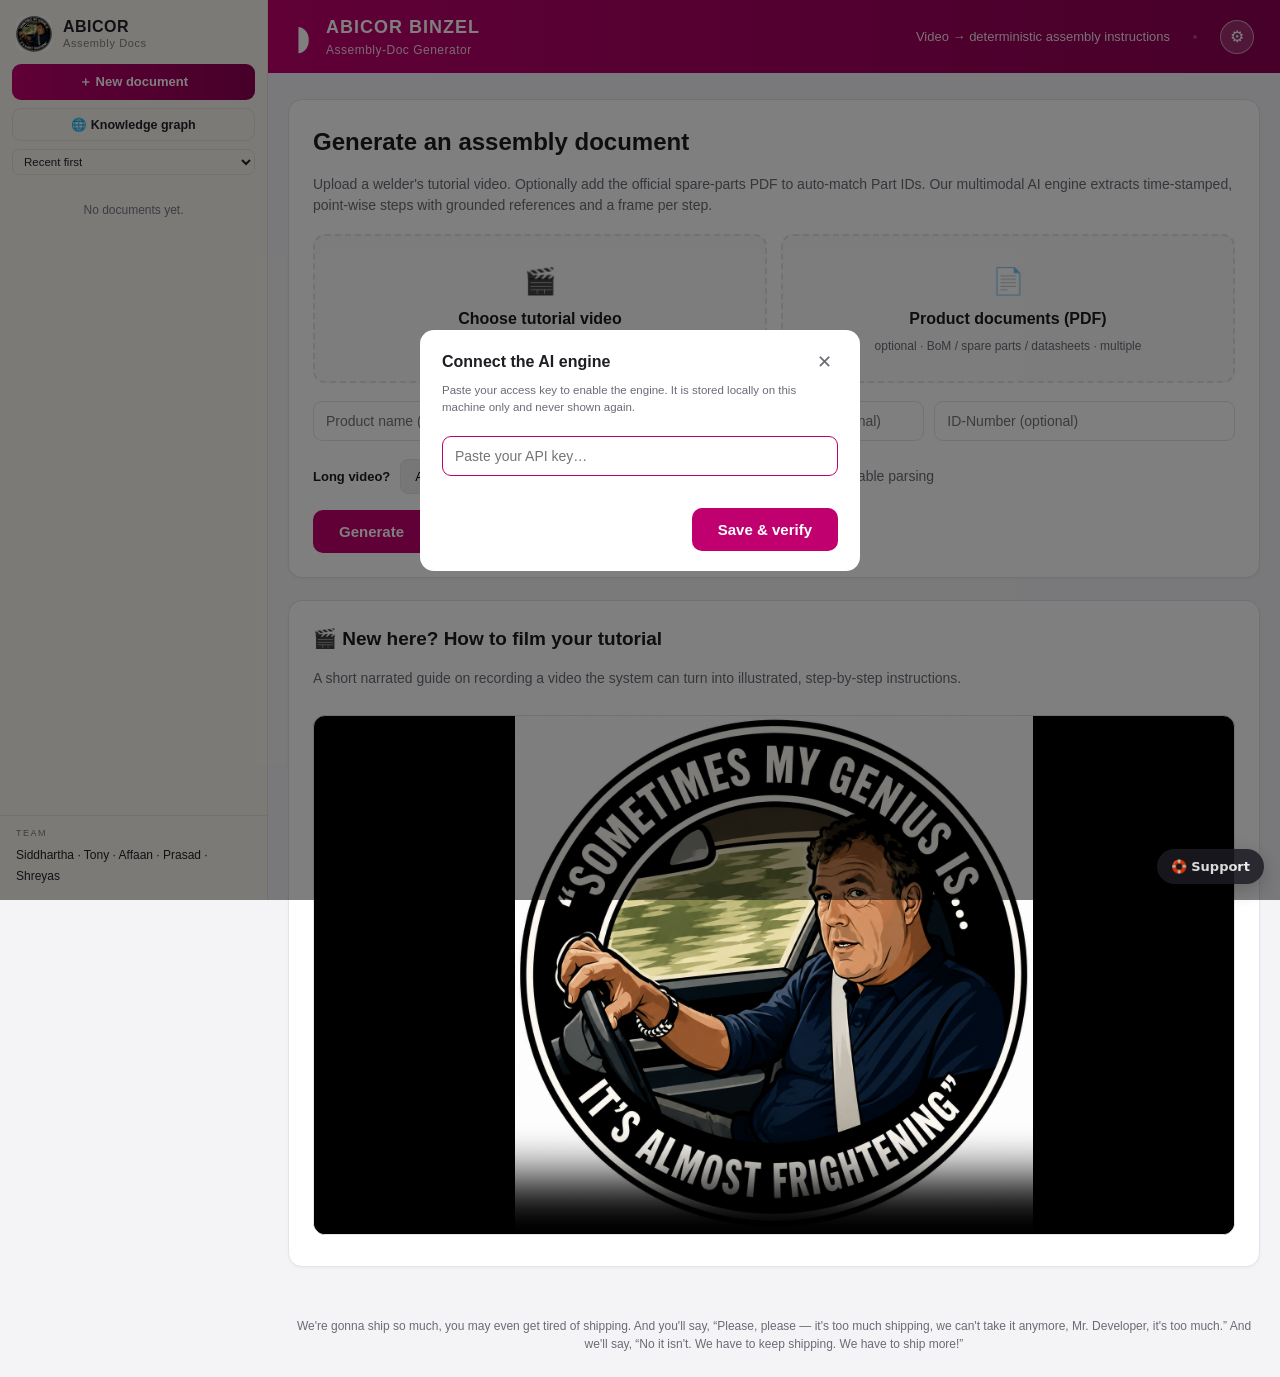
==== commit b3dec644: "Combined knowledge graph (vis-network: merge all ontologies into one) + sidebar sort (newest first) " ====
--- a/static/index.html
+++ b/static/index.html
@@ -14,6 +14,14 @@
     <div class="sb-title">ABICOR<span>Assembly Docs</span></div>
   </div>
   <button id="sb-new" class="sb-new" title="Start a new document">＋ New document</button>
+  <button id="sb-graph" class="sb-graph" title="See everything as one knowledge graph">🌐 Knowledge graph</button>
+  <div class="sb-sort">
+    <select id="sb-sort">
+      <option value="recent">Recent first</option>
+      <option value="oldest">Oldest first</option>
+      <option value="name">Name A–Z</option>
+    </select>
+  </div>
   <div class="sb-list" id="session-list"><div class="sb-empty">No documents yet.</div></div>
   <div class="sb-team">
     <div class="sb-team-cap">Team</div>
@@ -107,7 +115,10 @@
 </main>
 
 <footer class="foot">
-  Powered by a proprietary multimodal AI engine · deterministic, schema-validated output
+  We're gonna ship so much, you may even get tired of shipping. And you'll say,
+  &ldquo;Please, please &mdash; it's too much shipping, we can't take it anymore,
+  Mr.&nbsp;Developer, it's too much.&rdquo; And we'll say, &ldquo;No it isn't.
+  We have to keep shipping. We have to ship more!&rdquo;
 </footer>
 
 <!-- settings / API key modal -->
@@ -165,6 +176,17 @@
   </div>
 </div>
 
+<!-- combined knowledge graph -->
+<div class="kg-modal hidden" id="kg-modal">
+  <div class="kg-head">
+    <div class="kg-title">🌐 Combined Knowledge Graph<span id="kg-stats" class="kg-stats"></span></div>
+    <div class="kg-legend" id="kg-legend"></div>
+    <button class="x" id="kg-close" title="close">✕</button>
+  </div>
+  <div id="kg-canvas"></div>
+</div>
+
+<script src="/static/vendor/vis-network.min.js"></script>
 <script src="/static/app.js"></script>
 <script src="/static/report.js"></script>
 </body>
--- a/static/styles.css
+++ b/static/styles.css
@@ -67,6 +67,25 @@
 .sb-team-names{font-size:12px;color:var(--sb-ink);font-weight:500;line-height:1.75}
 body.fun-mode #sidebar{--sb-bg:#0c0a16;--sb-ink:#f1f1f8;--sb-sub:#9aa0bd;--sb-line:#2a2740;
   --sb-hover:#1c1830;--sb-active:#241b2f;--sb-thumb:#2a2735;border-right-color:#ff2db8}
+.sb-graph{margin:0 12px 8px;padding:8px;border:1px solid var(--sb-line);border-radius:9px;cursor:pointer;
+  background:transparent;color:var(--sb-ink);font-weight:600;font-size:12.5px}
+.sb-graph:hover{background:var(--sb-hover);border-color:#C1006F}
+.sb-sort{padding:0 12px 6px}
+.sb-sort select{width:100%;padding:5px 7px;border:1px solid var(--sb-line);border-radius:7px;
+  background:var(--sb-bg);color:var(--sb-ink);font-size:11.5px;cursor:pointer}
+/* combined knowledge graph modal */
+.kg-modal{position:fixed;inset:0;z-index:400;background:#0e0c16;flex-direction:column}
+.kg-modal:not(.hidden){display:flex}
+.kg-head{display:flex;align-items:center;gap:18px;padding:12px 18px;background:#15131c;
+  color:#fff;border-bottom:1px solid #2a2740}
+.kg-title{font-weight:800;font-size:15px;display:flex;align-items:center;gap:9px;white-space:nowrap}
+.kg-stats{font-weight:500;font-size:12px;color:#9aa0bd}
+.kg-legend{display:flex;gap:13px;flex-wrap:wrap;flex:1;font-size:11px;color:#cfcde0}
+.kg-legend span{display:inline-flex;align-items:center;gap:5px}
+.kg-legend i{width:11px;height:11px;border-radius:3px;display:inline-block}
+.kg-head .x{background:#241f33;border:0;color:#fff;width:30px;height:30px;border-radius:8px;cursor:pointer;font-size:14px}
+.kg-head .x:hover{background:#3a3450}
+#kg-canvas{flex:1;background:#0e0c16}
 @media(max-width:820px){body{padding-left:0}#sidebar{display:none}}
 
 /* ===== FUN MODE: confetti + full party/dark theme (toggled by the subtle • dot) ===== */
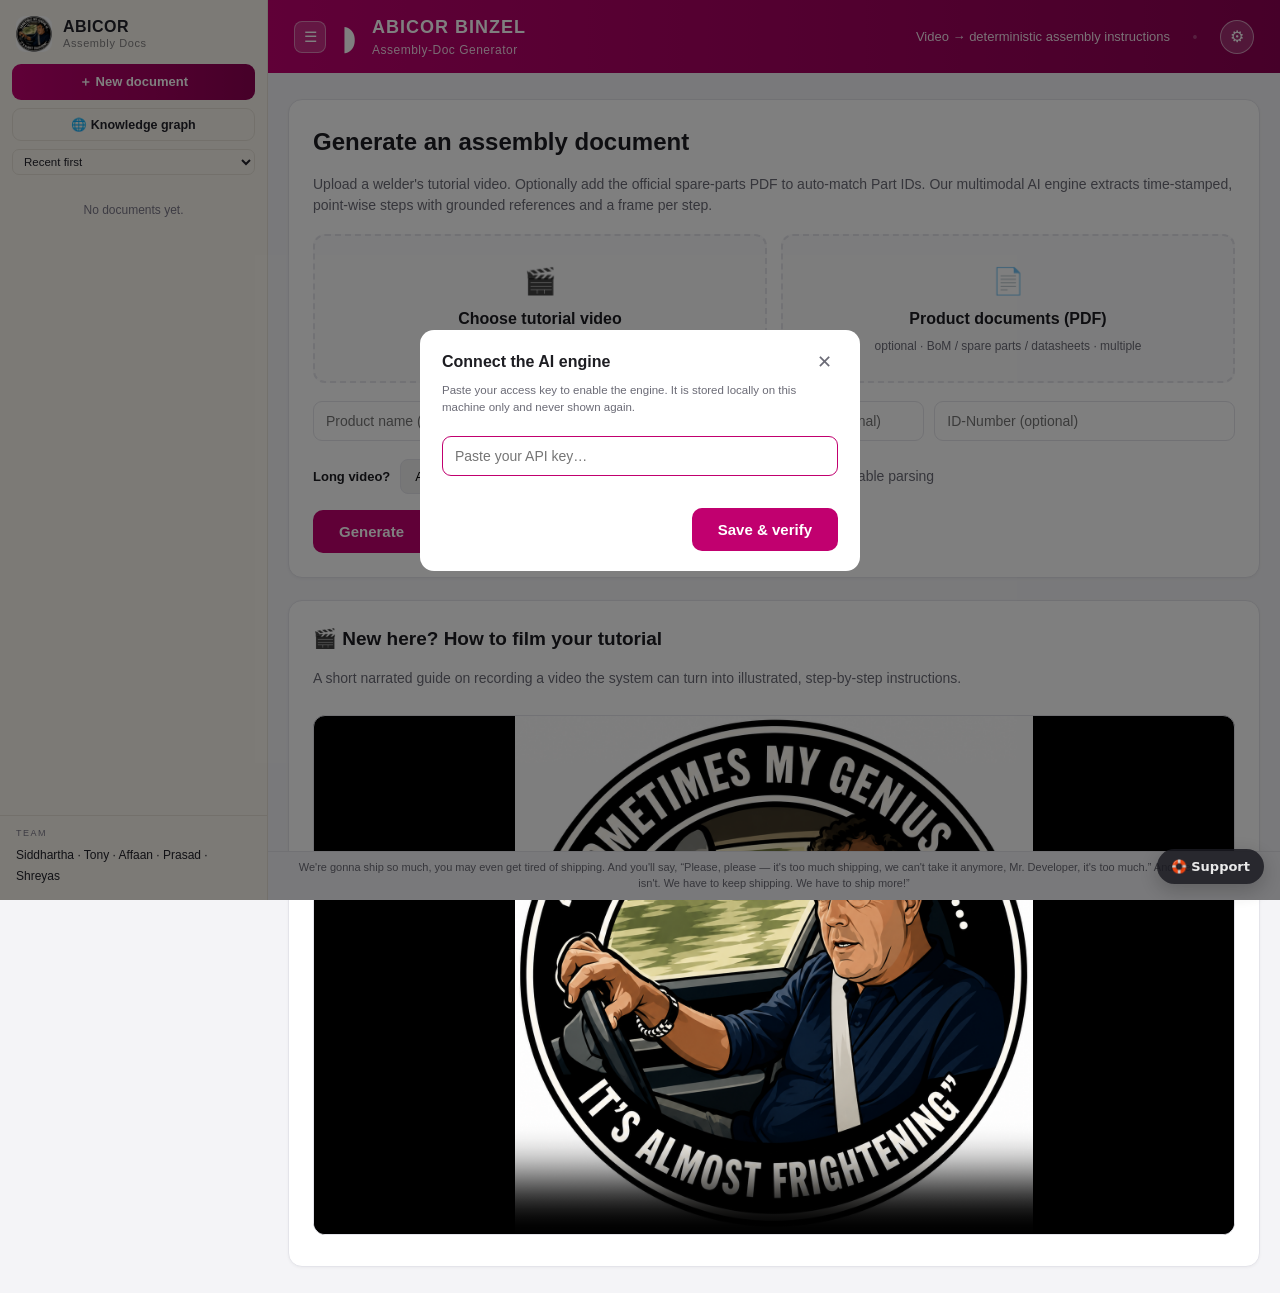
==== commit b12bf7ea: "Peek footer (auto-hides, reappears on scroll), collapsible sidebar (toggle), graph fit/guard Co-Auth" ====
--- a/static/index.html
+++ b/static/index.html
@@ -31,6 +31,7 @@
 
 <header class="topbar">
   <div class="brand">
+    <button class="sb-toggle" id="sb-toggle" title="Show / hide sidebar">☰</button>
     <span class="logo-mark">◗</span>
     <div>
       <div class="brand-title">ABICOR BINZEL</div>
--- a/static/styles.css
+++ b/static/styles.css
@@ -31,8 +31,8 @@
 @keyframes funpulse{0%,100%{transform:scale(1)}50%{transform:scale(1.3)}}
 
 /* ===== session sidebar (logo · sessions · team) ===== */
-body{padding-left:268px}
-#sidebar{position:fixed;left:0;top:0;bottom:0;width:268px;z-index:50;
+body{padding-left:268px;transition:padding-left .22s ease}
+#sidebar{position:fixed;left:0;top:0;bottom:0;width:268px;z-index:50;transition:transform .22s ease;
   --sb-bg:#faf6ee;--sb-ink:#22222a;--sb-sub:#7a7787;--sb-line:#e7e2d8;
   --sb-hover:#efe9dd;--sb-active:#f6e7f0;--sb-thumb:#e9e3d6;
   background:var(--sb-bg);color:var(--sb-ink);display:flex;flex-direction:column;
@@ -74,19 +74,25 @@
 .sb-sort select{width:100%;padding:5px 7px;border:1px solid var(--sb-line);border-radius:7px;
   background:var(--sb-bg);color:var(--sb-ink);font-size:11.5px;cursor:pointer}
 /* combined knowledge graph modal */
-.kg-modal{position:fixed;inset:0;z-index:400;background:#0e0c16;flex-direction:column}
-.kg-modal:not(.hidden){display:flex}
-.kg-head{display:flex;align-items:center;gap:18px;padding:12px 18px;background:#15131c;
-  color:#fff;border-bottom:1px solid #2a2740}
+.kg-modal{position:fixed;top:0;left:0;right:0;bottom:0;z-index:400;background:#0e0c16}
+.kg-head{position:absolute;top:0;left:0;right:0;height:54px;box-sizing:border-box;
+  display:flex;align-items:center;gap:18px;padding:0 18px;background:#15131c;color:#fff;
+  border-bottom:1px solid #2a2740}
 .kg-title{font-weight:800;font-size:15px;display:flex;align-items:center;gap:9px;white-space:nowrap}
 .kg-stats{font-weight:500;font-size:12px;color:#9aa0bd}
 .kg-legend{display:flex;gap:13px;flex-wrap:wrap;flex:1;font-size:11px;color:#cfcde0}
 .kg-legend span{display:inline-flex;align-items:center;gap:5px}
 .kg-legend i{width:11px;height:11px;border-radius:3px;display:inline-block}
-.kg-head .x{background:#241f33;border:0;color:#fff;width:30px;height:30px;border-radius:8px;cursor:pointer;font-size:14px}
+.kg-head .x{background:#241f33;border:0;color:#fff;width:30px;height:30px;border-radius:8px;cursor:pointer;font-size:14px;flex:0 0 auto}
 .kg-head .x:hover{background:#3a3450}
-#kg-canvas{flex:1;background:#0e0c16}
-@media(max-width:820px){body{padding-left:0}#sidebar{display:none}}
+#kg-canvas{position:absolute;top:54px;left:0;right:0;bottom:0;background:#0e0c16}
+.sb-toggle{background:rgba(255,255,255,.18);border:1px solid rgba(255,255,255,.42);color:#fff;
+  width:32px;height:32px;border-radius:8px;cursor:pointer;font-size:15px;flex:0 0 auto;line-height:1}
+.sb-toggle:hover{background:rgba(255,255,255,.32)}
+body.sb-collapsed{padding-left:0}
+body.sb-collapsed #sidebar{transform:translateX(-100%)}
+body.sb-collapsed .foot{left:0}
+@media(max-width:820px){body{padding-left:0}#sidebar{transform:translateX(-100%)}.foot{left:0}}
 
 /* ===== FUN MODE: confetti + full party/dark theme (toggled by the subtle • dot) ===== */
 .confetti{position:fixed;top:-24px;z-index:300;border-radius:2px;pointer-events:none;
@@ -327,7 +333,11 @@
   background:#fff}
 .small{font-size:11.5px;margin-top:8px}
 
-.foot{text-align:center;color:var(--muted);font-size:12px;padding:24px}
+.foot{position:fixed;left:268px;right:0;bottom:0;z-index:30;text-align:center;
+  color:var(--muted);font-size:11px;line-height:1.45;padding:8px 20px;
+  background:var(--bg);border-top:1px solid var(--line);
+  transition:transform .45s ease,opacity .45s ease,left .22s ease}
+.foot.hide{transform:translateY(125%);opacity:0;pointer-events:none}
 .err{background:#fdeeec;border:1px solid var(--warn);color:#7a1d12;
   border-radius:12px;padding:18px}
 @media(max-width:720px){.step{grid-template-columns:1fr}.grid,.fields{grid-template-columns:1fr}}
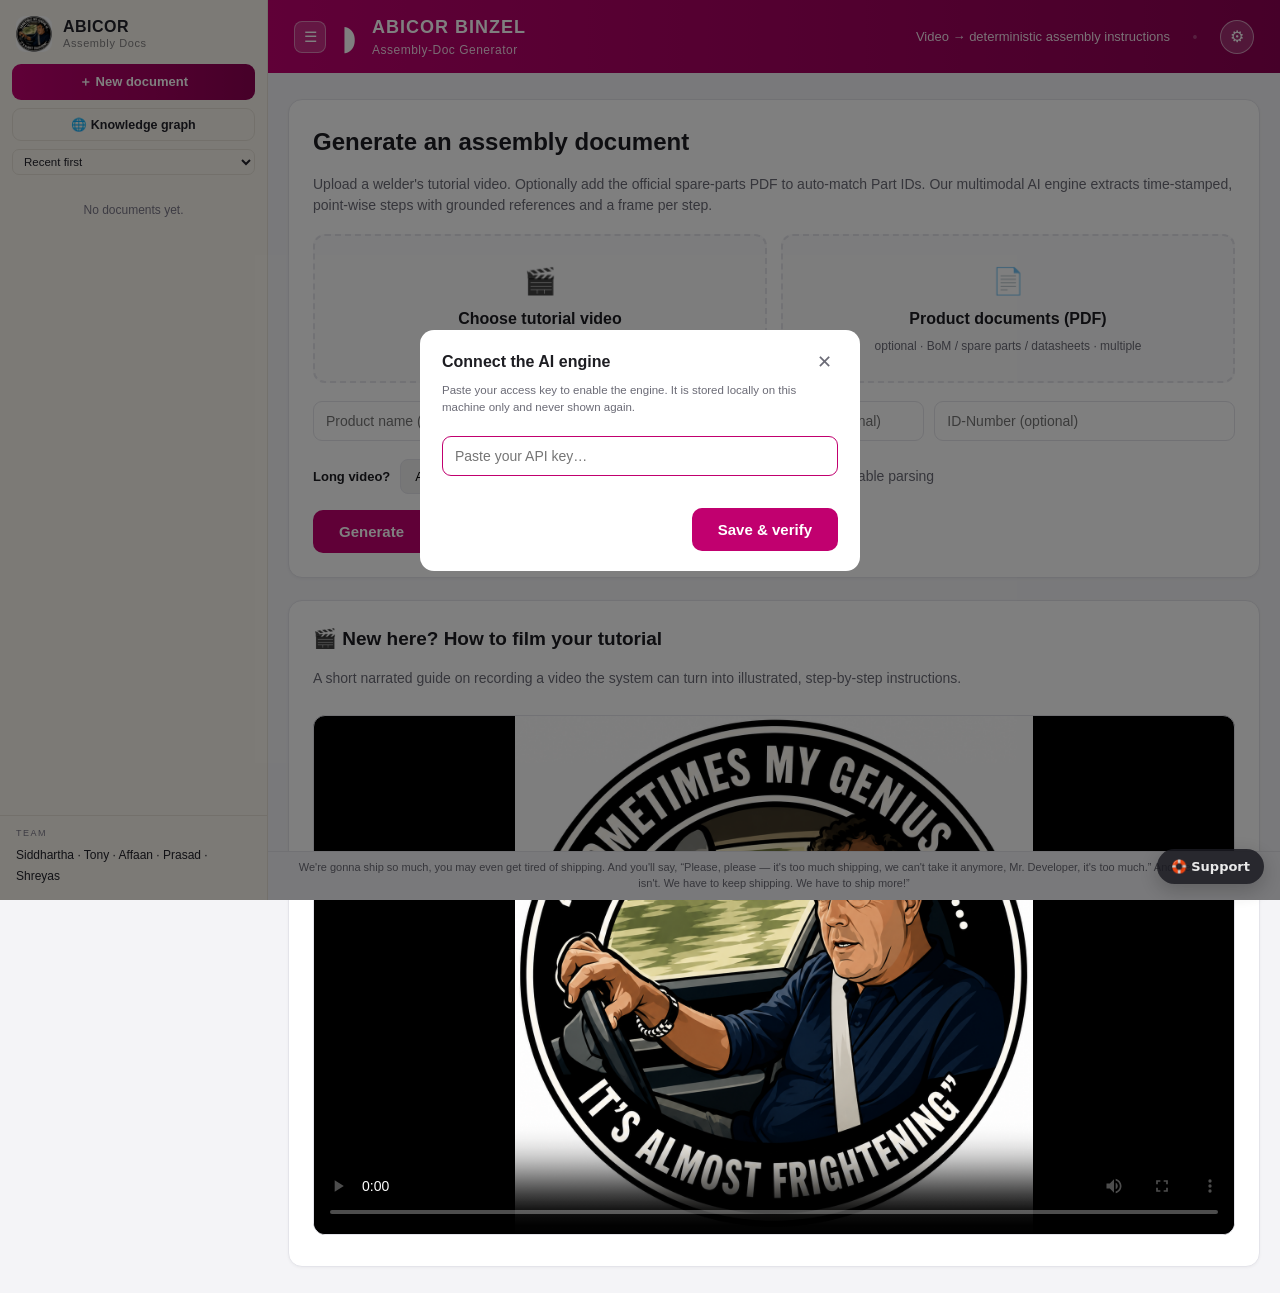
==== commit e1e9ca34: "GraphRAG: Ask the knowledge base — LLM traverses combined graph, answers grounded, cites tutorials; " ====
--- a/static/index.html
+++ b/static/index.html
@@ -185,6 +185,11 @@
     <button class="x" id="kg-close" title="close">✕</button>
   </div>
   <div id="kg-canvas"></div>
+  <div class="kg-ask-wrap">
+    <input id="kg-ask" class="kg-ask" autocomplete="off"
+           placeholder="Ask the knowledge base…  e.g. how is the torch cable connected?"/>
+    <div id="kg-answer" class="kg-answer hidden"></div>
+  </div>
 </div>
 
 <script src="/static/vendor/vis-network.min.js"></script>
--- a/static/styles.css
+++ b/static/styles.css
@@ -86,6 +86,20 @@
 .kg-head .x{background:#241f33;border:0;color:#fff;width:30px;height:30px;border-radius:8px;cursor:pointer;font-size:14px;flex:0 0 auto}
 .kg-head .x:hover{background:#3a3450}
 #kg-canvas{position:absolute;top:54px;left:0;right:0;bottom:0;background:#0e0c16}
+.kg-ask-wrap{position:absolute;top:66px;left:50%;transform:translateX(-50%);width:640px;max-width:92%;z-index:5}
+.kg-ask{width:100%;box-sizing:border-box;padding:12px 16px;border-radius:12px;border:1px solid #322c48;
+  background:#1b1830;color:#fff;font-size:14px;box-shadow:0 10px 32px rgba(0,0,0,.45);outline:none}
+.kg-ask:focus{border-color:#C1006F}
+.kg-ask::placeholder{color:#8a87a0}
+.kg-answer{margin-top:10px;background:#15131c;border:1px solid #2a2740;border-radius:13px;
+  padding:14px 16px;color:#e8e8f0;font-size:13.5px;line-height:1.55;box-shadow:0 12px 36px rgba(0,0,0,.5);
+  max-height:48vh;overflow:auto}
+.kg-ans-text{margin:0 0 6px;white-space:pre-wrap}
+.kg-ans-label{font-size:10px;text-transform:uppercase;letter-spacing:1px;color:#8a87a0;margin:10px 0 7px}
+.kg-chip{display:inline-flex;align-items:center;gap:8px;background:#241b2f;border:1px solid #3a2a44;
+  border-radius:10px;padding:6px 11px 6px 6px;margin:0 7px 7px 0;cursor:pointer;font-size:12px;color:#fff}
+.kg-chip:hover{border-color:#C1006F;background:#2c2138}
+.kg-chip img{width:36px;height:25px;border-radius:5px;object-fit:cover;background:#0e0c16}
 .sb-toggle{background:rgba(255,255,255,.18);border:1px solid rgba(255,255,255,.42);color:#fff;
   width:32px;height:32px;border-radius:8px;cursor:pointer;font-size:15px;flex:0 0 auto;line-height:1}
 .sb-toggle:hover{background:rgba(255,255,255,.32)}
